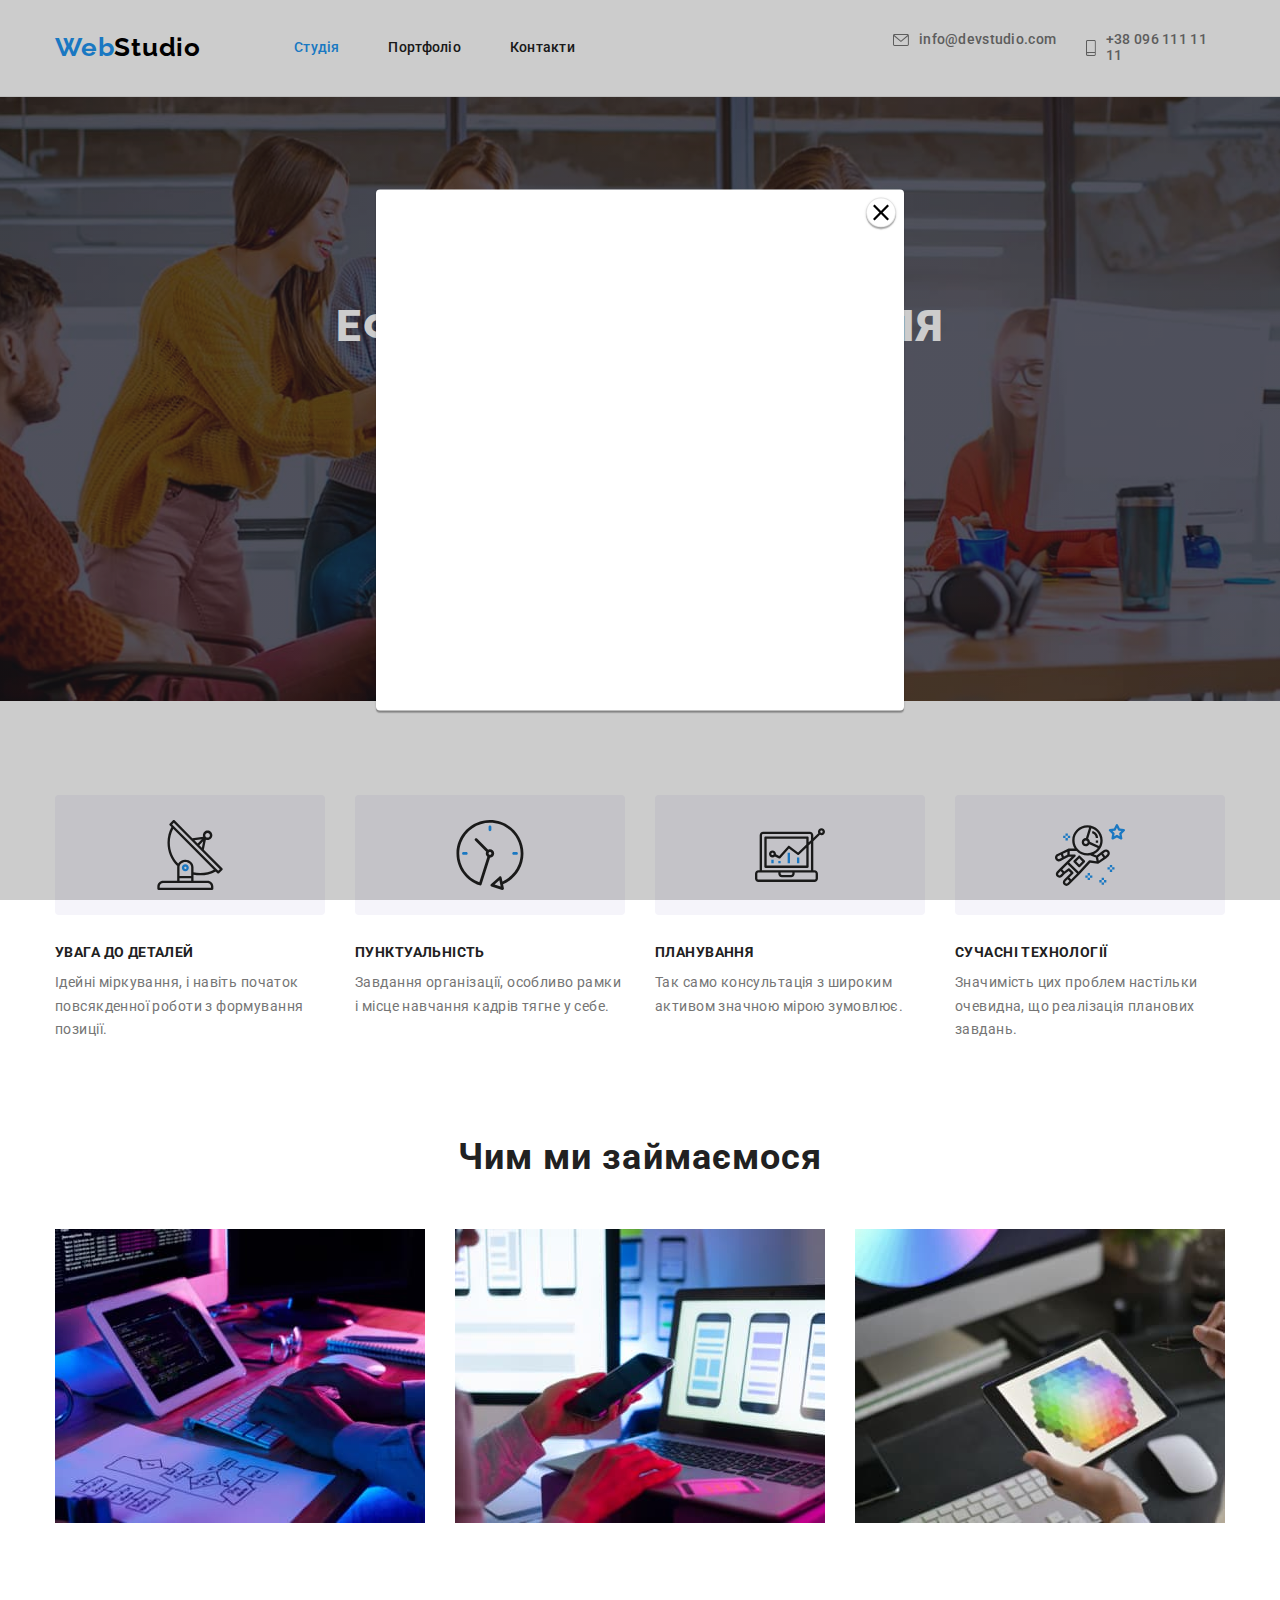
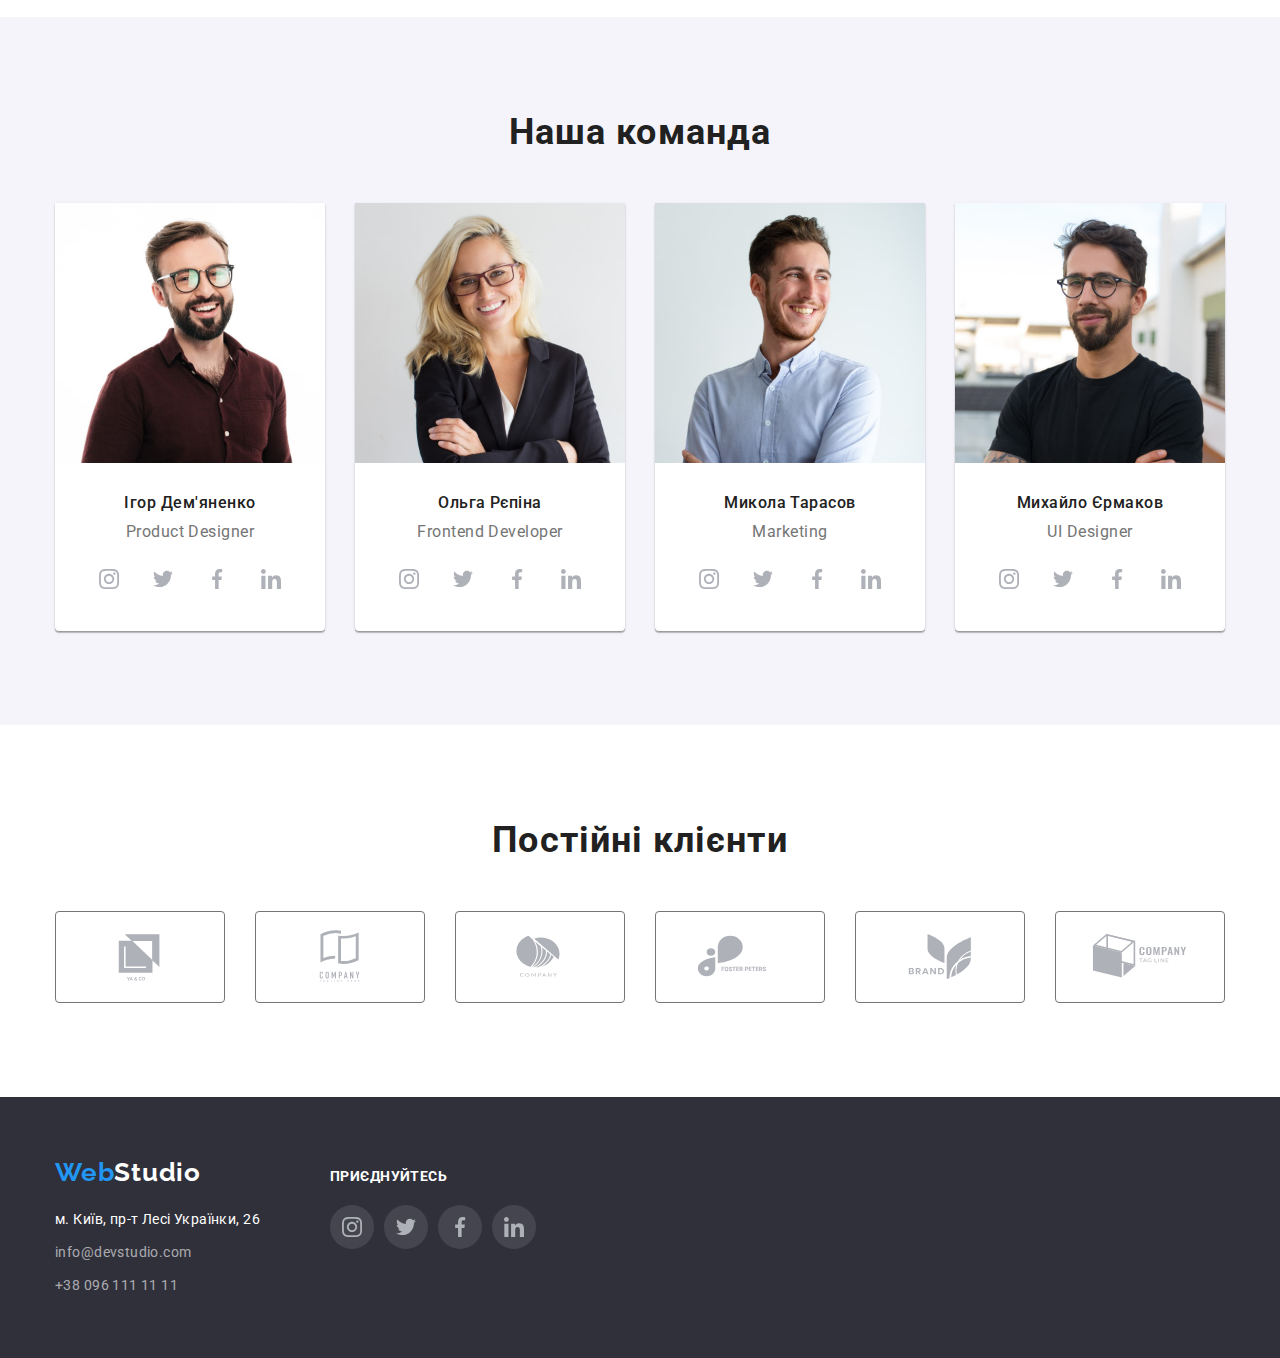
==== index.html @ 69539a39 "hw5" ====
<!DOCTYPE html>
<html lang="uk">

    <head>
        <meta charset="UTF-8">
        <meta http-equiv="X-UA-Compatible" content="IE=edge">
        <meta name="viewport" content="width=device-width, initial-scale=1.0">
        <link rel="preconnect" href="https://fonts.googleapis.com">
        <link rel="preconnect" href="https://fonts.gstatic.com" crossorigin>
        <link href="https://fonts.googleapis.com/css2?family=Raleway:wght@700&family=Roboto:wght@400;500;700;900&display=swap" rel="stylesheet">
        <link rel="stylesheet" href="https://cdnjs.cloudflare.com/ajax/libs/modern-normalize/1.1.0/modern-normalize.min.css">
        <link rel="stylesheet" href="css/styles.css">
        <title>WebStudio</title>
    </head>

    <body>
        
        <header class="header">
        <div class="container header-container">
            <nav class="nav-header">
                <!-- Logo -->
                <a href="./index.html" class="logo-header"><span class="logoweb">Web</span>Studio</a>
                <ul class="sitenav-menu">
                    <li><a href="./index.html" class="sitenav currentpage">Студія</a></li>
                    <li><a href="./portfolio.html" class="sitenav">Портфоліо</a></li>
                    <li><a href="" class="sitenav">Контакти</a></li>
                </ul>         
            </nav>
            <!-- Contacts -->
            <ul class="contacts-menu">
                <li class="header-mail">
                    <a href="mailto:info@devstudio.com" class="contacts">
                    <svg class="icon-envelope icon" width="16" height="12">
                        <use href="./images/icon.svg#icon-envelope"></use>
                    </svg>
                    info@devstudio.com</a>
                </li>
                <li class="header-phon">
                    <a href="tel:+380961111111" class="contacts">
                    <svg class="icon-phon icon" width="10" height="16">
                        <use href="./images/icon.svg#icon-smartphone"></use>
                    </svg>
                    +38 096 111 11 11</a>
                </li>
            </ul>
        </div>
        </header>

    <main>
        <!--Hero section-->
        <section class="herosection">
            <div class="container">
                <h1 class="hero"> Ефективні рішення для вашого бізнесу</h1>
                <button type="button" class="button">Замовити послугу</button>
            </div>
        </section>
        <!--Studio-->
        <section class="feature-section section">
            <div class="container">
            <h2 class="feature-header visually-hidden">Особливості</h2>
            <ul class="feature">
                <li>
                    <div class="features-icon">
                        <svg class="features-team-icon" width=70px height=70px>
                            <use href="./images/icon.svg#icon-antenna"></use>
                        </svg>
                    </div>
                    <h3 class="features">УВАГА ДО ДЕТАЛЕЙ</h3>
                    <p class="text-features">Ідейні міркування, і навіть початок повсякденної роботи з формування позиції.</p>
                </li>
                <li>
                    <div class="features-icon">
                        <svg class="features-team-icon" width=70px height=70px>
                            <use href="./images/icon.svg#icon-clock"></use>
                        </svg>
                    </div>
                    <h3 class="features">ПУНКТУАЛЬНІСТЬ</h3>
                    <p class="text-features">Завдання організації, особливо рамки і місце навчання кадрів тягне у себе.</p>
                </li>
                <li>
                    <div class="features-icon">
                        <svg class="features-team-icon" width=70px height=70px>
                            <use href="./images/icon.svg#icon-diagram"></use>
                        </svg>
                    </div>
                    <h3 class="features">ПЛАНУВАННЯ</h3>
                    <p class="text-features">Так само консультація з широким активом значною мірою зумовлює.</p>
                </li>
                <li>
                    <div class="features-icon">
                        <svg class="features-team-icon" width=70px height=70px>
                            <use href="./images/icon.svg#icon-astronaut"></use>
                        </svg>
                    </div>
                    <h3 class="features">СУЧАСНІ ТЕХНОЛОГІЇ</h3>
                    <p class="text-features">Значимість цих проблем настільки очевидна, що реалізація планових завдань.</p>
                </li>
            </ul>
            </div>
        </section>
        <!--Portfolio-->
        <section class="whatwedo-section section">
            <div class="container">
            <h2 class="whatwedo">Чим ми займаємося</h2>
            <ul class="whatwedo-list">
                <li><img src="images/websitedevelopment.jpg" alt="Розробка сайтів" width="370"></li>
                <li><img src="images/mobileversionsdevelopment.jpg" alt="Розробка мобільних версій" width="370"></li>
                <li><img src="images/designdevelopment.jpg" alt="Розробка дизайна" width="370"></li>
            </ul>
            </div>
        </section>
        <!--Our team-->
        <section class="ourteam-section section">
            <div class="container">
            <h2 class="ourteam">Наша команда</h2>
            <ul class="teamphoto">
                <li class="ourteam-list"><img src="images/igor.jpg" alt="Ігор Дем'яненко" width=270>
                    <div class="teammember-description"><h3 class="teammembers">Ігор Дем'яненко</h3><p class="positionteam">Product Designer</p>
                        <ul class="sociallinks-list">
                            <li><a href="" class="sociallink">
                                <svg class="icon-sociallinks" >
                                    <use href="./images/icon.svg#icon-instagram"></use>
                                </svg>
                                </a>
                            </li>
                            <li><a href="" class="sociallink">
                                <svg class="icon-sociallinks">
                                    <use href="./images/icon.svg#icon-twitter"></use>
                                </svg>
                                </a>
                            </li>
                            <li><a href="" class="sociallink">
                                <svg class="icon-sociallinks">
                                    <use href="./images/icon.svg#icon-facebook"></use>
                                </svg>
                                </a>
                            </li>
                            <li><a href="" class="sociallink">
                                <svg class="icon-sociallinks">
                                    <use href="./images/icon.svg#icon-linkedin"></use>
                                </svg>
                            </a>
                            </li>
                        </ul>
                    </div>
                </li>
                <li class="ourteam-list"><img src="images/olga.jpg" alt="Ольга Рєпіна" width=270>
                    <div class="teammember-description"><h3 class="teammembers">Ольга Рєпіна</h3><p class="positionteam">Frontend Developer</p>
                        <ul class="sociallinks-list">
                            <li><a href="" class="sociallink">
                                    <svg class="icon-sociallinks">
                                        <use href="./images/icon.svg#icon-instagram"></use>
                                    </svg>
                                </a>
                            </li>
                            <li><a href="" class="sociallink">
                                    <svg class="icon-sociallinks">
                                        <use href="./images/icon.svg#icon-twitter"></use>
                                    </svg>
                                </a>
                            </li>
                            <li><a href="" class="sociallink">
                                    <svg class="icon-sociallinks">
                                        <use href="./images/icon.svg#icon-facebook"></use>
                                    </svg>
                                </a>
                            </li>
                            <li><a href="" class="sociallink">
                                    <svg class="icon-sociallinks">
                                        <use href="./images/icon.svg#icon-linkedin"></use>
                                    </svg>
                                </a>
                            </li>
                        </ul>
                    </div>
                </li>
                <li class="ourteam-list"><img src="images/mikola.jpg" alt="Микола Тарасов" width=270>
                    <div class="teammember-description"><h3 class="teammembers">Микола Тарасов</h3><p class="positionteam">Marketing</p>
                        <ul class="sociallinks-list">
                            <li><a href="" class="sociallink">
                                    <svg class="icon-sociallinks">
                                        <use href="./images/icon.svg#icon-instagram"></use>
                                    </svg>
                                </a>
                            </li>
                            <li><a href="" class="sociallink">
                                    <svg class="icon-sociallinks">
                                        <use href="./images/icon.svg#icon-twitter"></use>
                                    </svg>
                                </a>
                            </li>
                            <li><a href="" class="sociallink">
                                    <svg class="icon-sociallinks">
                                        <use href="./images/icon.svg#icon-facebook"></use>
                                    </svg>
                                </a>
                            </li>
                            <li><a href="" class="sociallink">
                                    <svg class="icon-sociallinks">
                                        <use href="./images/icon.svg#icon-linkedin"></use>
                                    </svg>
                                </a>
                            </li>
                        </ul>
                    </div>
                </li>
                <li class="ourteam-list"><img src="images/mikhailo.jpg" alt="Михайло Єрмаков" width=270>
                    <div class="teammember-description"><h3 class="teammembers">Михайло Єрмаков</h3><p class="positionteam">UI Designer</p>
                        <ul class="sociallinks-list">
                            <li><a href="" class="sociallink">
                                    <svg class="icon-sociallinks">
                                        <use href="./images/icon.svg#icon-instagram"></use>
                                    </svg>
                                </a>
                            </li>
                            <li><a href="" class="sociallink">
                                    <svg class="icon-sociallinks">
                                        <use href="./images/icon.svg#icon-twitter"></use>
                                    </svg>
                                </a>
                            </li>
                            <li><a href="" class="sociallink">
                                    <svg class="icon-sociallinks">
                                        <use href="./images/icon.svg#icon-facebook"></use>
                                    </svg>
                                </a>
                            </li>
                            <li><a href="" class="sociallink">
                                    <svg class="icon-sociallinks">
                                        <use href="./images/icon.svg#icon-linkedin"></use>
                                    </svg>
                                </a>
                            </li>
                        </ul>
                    </div>
                </li>
            </ul>
            </div>
        </section>
        <!--Regular customers-->
        <section>
            <div class="section">
                <h2 class="regular-customers">Постійні клієнти</h2>
                <ul class="regular-customers-list">
                    <li>
                        <a href="" class="regular-customer-link">
                            <svg class="regular-customer" width=106px height=60px>
                                <use href="./images/icon.svg#icon-companyone"></use>
                            </svg>
                        </a>
                    </li>
                    <li>
                        <a href="" class="regular-customer-link">
                            <svg class="regular-customer-icon">
                                <use href="./images/icon.svg#icon-companytwo"></use>
                            </svg>
                        </a>
                    </li>
                    <li>
                        <a href="" class="regular-customer-link">
                            <svg class="regular-customer-icon">
                                <use href="./images/icon.svg#icon-companytree"></use>
                            </svg>
                        </a>
                    </li>
                    <li>
                        <a href="" class="regular-customer-link">
                            <svg class="regular-customer-icon">
                                <use href="./images/icon.svg#icon-companyfour"></use>
                            </svg>
                        </a>
                    </li>
                    <li>
                        <a href="" class="regular-customer-link">
                            <svg class="regular-customer-icon">
                                <use href="./images/icon.svg#icon-companyfive"></use>
                            </svg>
                        </a>
                    </li>
                    <li>
                        <a href="" class="regular-customer-link">
                            <svg class="regular-customer-icon">
                                <use href="./images/icon.svg#icon-companysix"></use>
                            </svg>
                        </a>
                    </li>
                </ul>
            </div>
        </section>


    </main>
    
    <footer class="footer-background">
    <div class="container footer">
        <div>
        <!-- Lolgo -->
            <a href="./index.html" class="logo-footer"><span class="logoweb">Web</span><span class="logostudiofooter">Studio</span> </a>
        <!-- Address -->
        <address class="contactsfooter-list">
            <ul>
                <li class="footer-list"><a href="https://goo.gl/maps/2xiJBvrkSo6NXy436" target="_blank" rel="noopener noreferrer nofollow" 
                        class="adressfooter">м. Київ, пр-т Лесі Українки, 26</a></li>
                <li class="footer-list"><a href="mailto:info@devstudio.com" 
                        class="contactsfooter">info@devstudio.com</a></li>
                <li class="footer-list"><a href="tel:+380961111111" 
                        class="contactsfooter"> +38 096 111 11 11</a></li>
            </ul>
        </address>
        </div>
        <div class="join-in-container">
        <p class="join-in">приєднуйтесь</p>
            <ul class="footer-socials-links">
                <li><a href="" class="footer-sociallink">
                        <svg class="footer-icon-sociallinks">
                            <use href="./images/icon.svg#icon-instagram"></use>
                        </svg>
                    </a>
                </li>
                <li><a href="" class="footer-sociallink">
                        <svg class="footer-icon-sociallinks">
                            <use href="./images/icon.svg#icon-twitter"></use>
                        </svg>
                    </a>
                </li>
                <li><a href="" class="footer-sociallink">
                        <svg class="footer-icon-sociallinks">
                            <use href="./images/icon.svg#icon-facebook"></use>
                        </svg>
                    </a>
                </li>
                <li><a href="" class="footer-sociallink">
                        <svg class="footer-icon-sociallinks">
                            <use href="./images/icon.svg#icon-linkedin"></use>
                        </svg>
                    </a>
                </li>
            </ul>
    </div>
    </div>
    </footer>
    
    <!--modal window-->
    <div class="backdrop">
        <div class="modal">
            <p></p>
            <button type="button" class="modal-close-button">
                <svg class="cross">
                    <use href="./images/icon.svg#icon-Vector"></use>
                </svg>

            </button>
        </div>
    </div>

    </body>

    </html>
---- css/styles.css ----
:root {
   --primary-color: #212121;
   --secondary-color: #757575;
   --third-color: #000000;
   --fourth-color: #FFFFFF;
   --footer-color: rgba(255, 255, 255, 0.6);
   --footer-color-two: rgba(255, 255, 255, 0.1);
   --hover-color: #2196F3;
   --primary-background: #F5F5F5;
   --secondary-background: #F5F4FA;
   --hero-background: #C4C4C4;
   --footer-background: #2F303A;
   --button-hover-background: #188CE8;
   --line-color: #ECECEC;
   --second-line-color: #EEEEEE;
   --sociallink-color: #AFB1B8;
   --shadow-color-one: rgba(0, 0, 0, 0.25);
   --shadow-color-two: rgba(0, 0, 0, 12%);
   --shadow-color-three: rgba(0, 0, 0, 14%);
   --shadow-color-four: rgba(0, 0, 0, 20%);
   --overlay-color-one: rgba(47, 48, 58, 40%);
}
*,
*::before,
*::after {
    box-sizing: border-box;
}
h1, h2, h3, a, p, ul {
    margin: 0;
    padding: 0;
}
a {
    text-decoration: none;
}
ul {
    list-style: none;
}
img {
    display: block;
    max-width: 100%;
}
body {
    font-family: 'Roboto', sans-serif;
    background-color: var(--fourth-color);
    color: var(--secondary-color);
    font-size: 14px;
    letter-spacing: 0.03em;}
.container {
    width: 1200px;
    margin-left: auto;
    margin-right: auto;
    padding-left: 15px;
    padding-right: 15px;
}
.section {
    padding-top: 94px;
    padding-bottom: 94px;
}
.header {
    border-bottom: 1px solid var(--line-color);
}
.header-container {
    display: flex;
    align-items: center;
}
.nav-header {
    display: flex;
    align-items: center;
}
.logo-header {
    font-family: 'Raleway', sans-serif;
    font-weight: 700;
    font-size: 26px;
    line-height: 1.19;
    letter-spacing: 0.03em;
    color: var(--third-color)
}
.logoweb {
    color: var(--hover-color)
}
.sitenav-menu {
    display: flex;
    justify-content: space-between;
    width: 281px;
    margin-left: 93px;}
.sitenav {
    display: block;
    font-weight: 500;
    font-size: 14px;
    line-height: 1.14;
    letter-spacing: 0.02em;
    color: var(--primary-color);
    padding-top: 32px;
    padding-bottom: 32px;
}
.sitenav:hover, 
.sitenav:focus {
    color: var(--hover-color)
}
.currentpage {
    color: var(--hover-color);
}
.contacts-menu {
    display: flex;
    margin-left: 318px;
}
.contacts {
    display: flex;
    font-weight: 500;
    font-size: 14px;
    line-height: 1.14;
    letter-spacing: 0.02em;
    color: var(--secondary-color);
    padding-top: 32px;
    padding-bottom: 32px;
    gap: 10px;
    align-items: center;
}
.contacts:hover, 
.contacts:focus {
    color: var(--hover-color);
    fill: currentColor;
}
.header-phon {
    margin-left: 30px;
}
.herosection {
    padding-top: 200px;
    padding-bottom: 200px;
    text-align: center;
    background-color: var(--hero-background);
    background-image:
        linear-gradient(var(--overlay-color-one), var(--overlay-color-one)),
        url(../images/herobackground.jpg);
    background-repeat: no-repeat;
    background-position: 50% 50%;
    background-size: cover;
    max-width: 1600px;
    margin: 0 auto;
}
.hero {
    font-weight: 900;
    font-size: 44px;
    line-height: 1.36;
    letter-spacing: 0.06em;
    text-transform: uppercase;
    text-align: center;
    color: var(--fourth-color);
    max-width: 696px;
    margin-right: auto;
    margin-bottom: 30px;
    margin-left: auto;
}
.button {
    cursor: pointer;
    font-family: inherit;
    background-color: var(--hover-color);
    font-weight: 700;
    font-size: 16px;
    line-height: 1.88;
    letter-spacing: 0.06em;
    color: var(--fourth-color);
    padding: 10px 32px;
    border-radius: 4px;
    border-color: transparent;
    box-shadow: 0px 4px 4px 0px var(--shadow-color-one);
}
.button:hover, .button:focus {
    background-color: var(--button-hover-background);
}
.visually-hidden {
    position: absolute;
    white-space: nowrap;
    width: 1px;
    height: 1px;
    overflow: hidden;
    border: 0;
    padding: 0;
    clip: rect(0 0 0 0);
    clip-path: inset(50%);
    margin: -1px;
}
.features-icon {
    display: flex;
    width: 270px;
    height: 120px;
    align-items: center;
    justify-content: center;
    border-radius: 4px;
    margin-bottom: 30px;
    background-color: var(--secondary-background);
}
.feature {
    display: flex;
    gap: 30px;
}
.features {
    font-weight: 700;
    font-size: 14px;
    line-height: 1.14;
    letter-spacing: 0.03em;
    text-transform: uppercase;
    color: var(--primary-color);
    margin-bottom: 10px;
}
.text-features {
    line-height: 1.71;
    width: 270px;
}
.whatwedo-section {
    padding-top: 0;
}
.whatwedo, 
.ourteam, 
.regular-customers {
    text-align: center;
    font-weight: 700;
    font-size: 36px;
    line-height: 1.17;
    letter-spacing: 0.03em;
    color: var(--primary-color);
    margin-bottom: 50px;
}
.whatwedo-list {
    display: flex;
    gap: 30px;
}
.ourteam-section {
    background-color: var(--secondary-background);
}
.ourteam-list {
    background-color: var(--fourth-color);
    box-shadow: 0 1px 3px 0 var(--shadow-color-two),
                0 1px 1px 0 var(--shadow-color-three),
                0 2px 1px 0 var(--shadow-color-four);
    border-bottom-right-radius: 4px;
    border-bottom-left-radius: 4px;
}
.teamphoto {
    display: flex;
    gap: 30px;
}
.teammember-description {
    padding-top: 30px;
    padding-bottom: 30px;
}
.teammembers {
    font-weight: 500;
    font-size: 16px;
    line-height: 1.19;
    letter-spacing: 0.03em;
    color: var(--primary-color);
    text-align: center;
    margin-bottom: 10px;
}
.positionteam {
    font-size: 16px;
    line-height: 1.19;
    letter-spacing: 0.03em;
    color: var(--secondary-color);
    text-align: center;
}
.sociallinks-list {
    display: flex;
    justify-content: center;
    gap: 10px;
    margin-top: 16px;
}
.sociallink {
    display: flex;
    width: 44px;
    height: 44px;
    border-radius: 50%;
    justify-content: center;
    align-items: center;
    fill: var(--sociallink-color);
}
.sociallink:hover, 
.sociallink:focus {
    background-color: var(--hover-color);
    fill: var(--fourth-color);
}
.icon-sociallinks {
    width: 20px;
    height: 20px;
}
.regular-customers-list {
    display: flex;
    gap: 30px;
    justify-content: center;
}
.regular-customer-link {
    display: flex;
    width: 170px;
    height: 92px;
    align-items: center;
    justify-content: center;
    border: 1px solid var(--secondary-color);
    border-radius: 4px;
    fill: var(--sociallink-color);
}
.regular-customer-link:hover,
.regular-customer-link:focus {
    border: 1px solid var(--hover-color);
    fill: var(--hover-color);
}
.regular-customer-icon {
    width: 106px;
    height: 60px;
}
.footer-background {
    background-color: var(--footer-background);
}
.footer {
    padding-top: 60px;
    padding-bottom: 60px;
    display: flex;
    align-items: baseline;
}
.logo-footer {
    font-family: 'Raleway', sans-serif;
    font-weight: 700;
    font-size: 26px;
    line-height: 1.19;
    letter-spacing: 0.03em;
    color: var(--third-color);
}
.logostudiofooter {
    color: var(--fourth-color);
}
.contactsfooter-list {
    margin-top: 20px;
}
.footer-list:not(:last-child) {
    margin-bottom: 9px;
}
.contactsfooter {
    font-style: normal;
    line-height: 1.71;
    color: var(--footer-color);
}
.contactsfooter:hover,
.contactsfooter:focus {
    color: var(--hover-color);
}
.adressfooter {
    font-style: normal;
    line-height: 1.71;
    color: var(--fourth-color);
}
.adressfooter:hover, .adressfooter:focus {
    color: var(--hover-color)
}
.join-in-container {
    margin-left: 70px;
}
.join-in {
    font-weight: 700;
    font-size: 14px;
    line-height: 1.14;
    letter-spacing: 0.03em;
    text-transform: uppercase;
    color: var(--fourth-color);
    margin-bottom: 20px;
}
.footer-socials-links {
    display: flex;
    gap: 10px;
}
.footer-sociallink {
    display: flex;
    width: 44px;
    height: 44px;
    justify-content: center;
    align-items: center;
    border-radius: 50%;
    background: var(--footer-color-two);
}
.footer-sociallink:hover, 
.footer-sociallink:focus {
    background: var(--hover-color);
}
.footer-icon-sociallinks {
    width: 20px;
    height: 20px;
    fill: var(--fourth-color);
}
.btn {
    display: flex;
    justify-content: center;
    gap: 8px;
    margin-bottom: 50px;
}
.portfolio-button {
    border-radius: 4px;
    border-color: transparent;
    font-family: inherit;
    cursor: pointer;
    font-weight: 500;
    font-size: 16px;
    line-height: 1.63;
    letter-spacing: 0.03em;
    color: var(--primary-color);
    padding: 6px 22px;
    
}
.portfolio-button:hover, 
.portfolio-button:focus {
    color: var(--fourth-color); 
    background-color: var(--hover-color);
    box-shadow: 
        0px 3px 1px rgba(0, 0, 0, 0.1),
        0px 1px 2px rgba(0, 0, 0, 0.08),
        0px 2px 2px rgba(0, 0, 0, 0.12);
}
.portfolio-list {
    display: flex;
    flex-wrap: wrap;
    align-items: center;
    gap: 30px;
}
.portfolio-img {
    display: block;
}
.portfolio-img:hover,
.portfolio-img:focus {
    box-shadow: 
        0px 1px 1px rgba(0, 0, 0, 0.12),
        0px 4px 4px rgba(0, 0, 0, 0.06),
        1px 4px 6px rgba(0, 0, 0, 0.16);
}
.project {
    padding: 20px 24px;
    border: 1px solid var(--second-line-color);
    border-top: transparent;
}
.project-name {
    margin-bottom: 4px;
    font-weight: 700;
    font-size: 18px;
    line-height: 2;
    letter-spacing: 0.06em;
    color: var(--primary-color)
}
.project-description {
    font-size: 16px;
    line-height: 1.88;
    color: var(--secondary-color)
}


.backdrop {
    position: fixed;
    top: 0;
    left: 0;
    width: 100%;
    height: 100%;
    background-color: rgba(0, 0, 0, 0.2);
}

.modal {
    position: absolute;
    top: 50%;
    left: 50%;
    transform: translate(-50%, -50%);
    width: 528px;
    height: 521px;
    background-color: var(--fourth-color);
    box-shadow: 0px 1px 3px rgba(0, 0, 0, 0.12), 
                0px 1px 1px rgba(0, 0, 0, 0.14), 
                0px 2px 1px rgba(0, 0, 0, 0.2);
    border-radius: 4px;
}

.modal-close-button {
    display: flex;
    position: absolute;
    top: 8px;
    right: 8px;
    width: 30px;
    height: 30px;
    border-radius: 50%;
    justify-content: center;
    align-items: center;
    background-color: var(--fourth-color);
    border: 1px solid rgba(0, 0, 0, 0.1);
    box-shadow: 0px 1px 3px rgba(0, 0, 0, 0.12), 
                0px 1px 1px rgba(0, 0, 0, 0.14), 
                0px 2px 1px rgba(0, 0, 0, 0.2);

}
.cross {
    width: 18px;
    height: 18px;
    fill: var(--third-color);
}
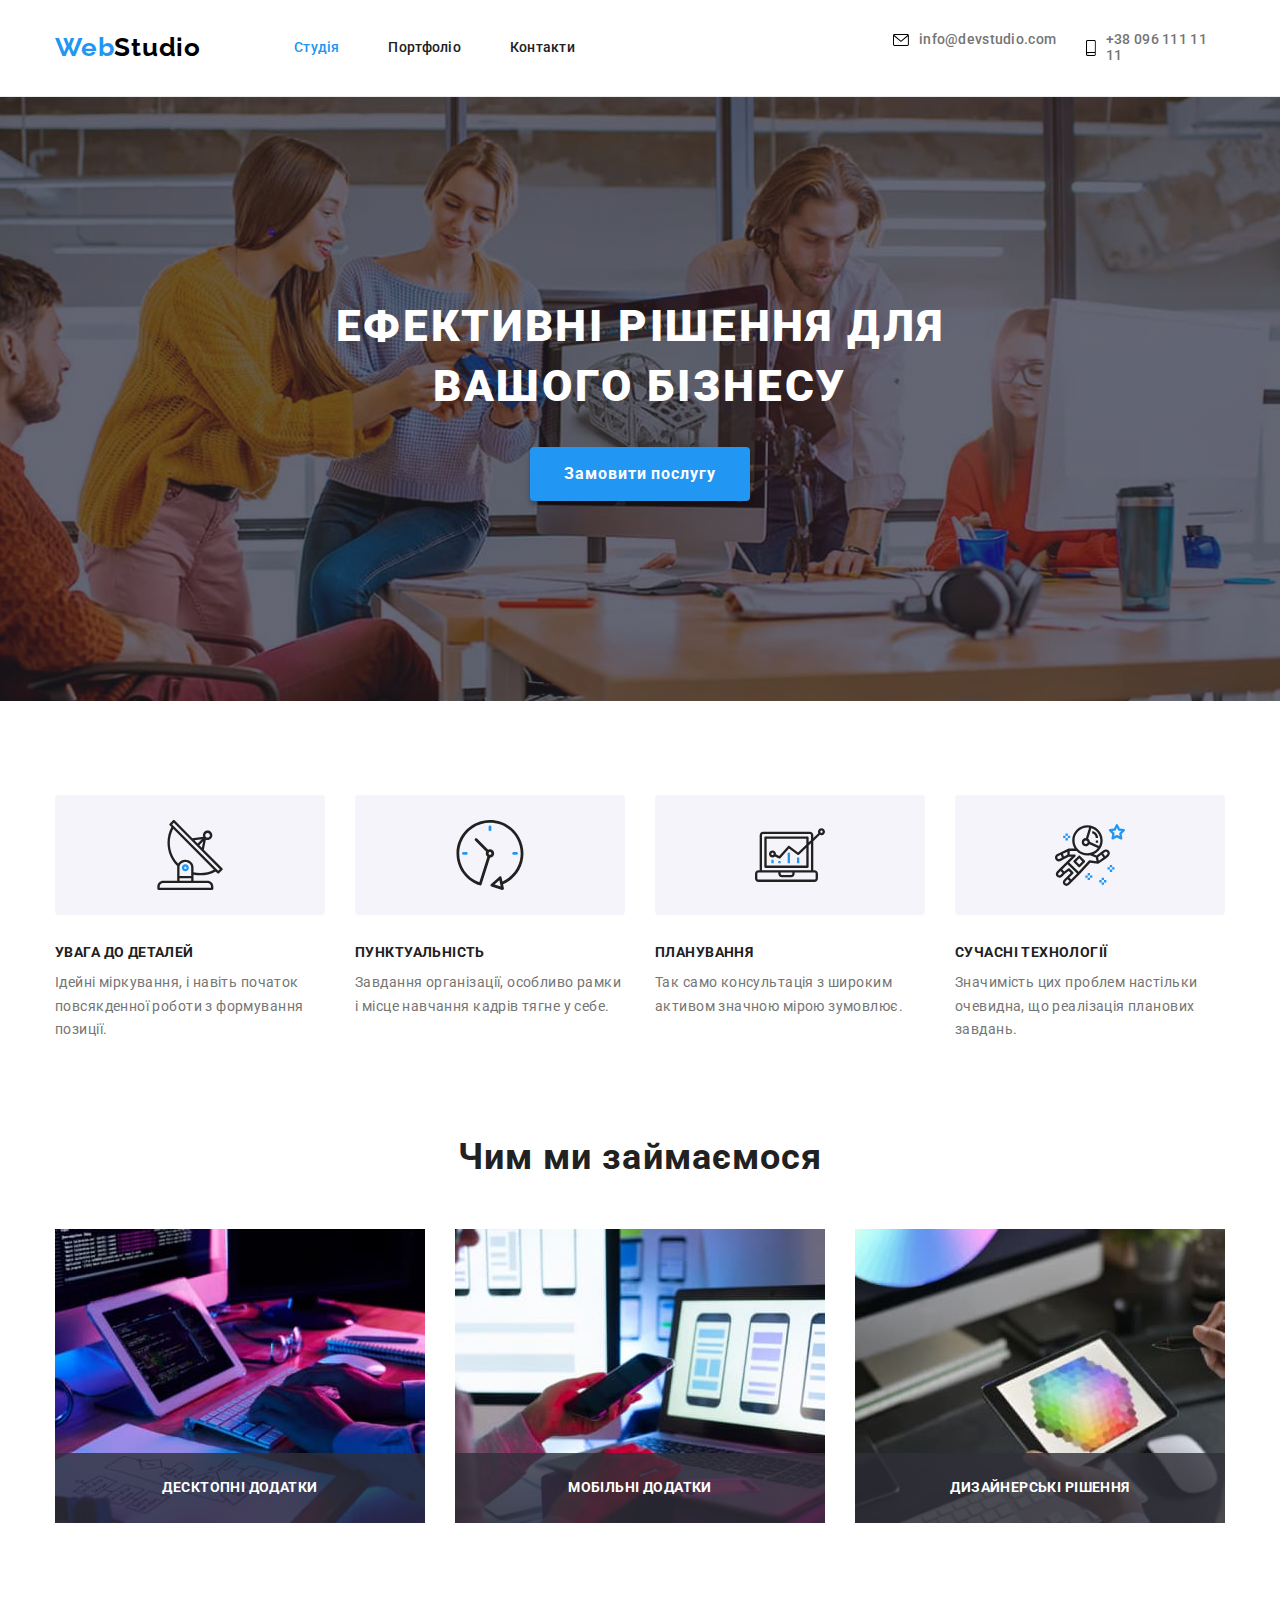
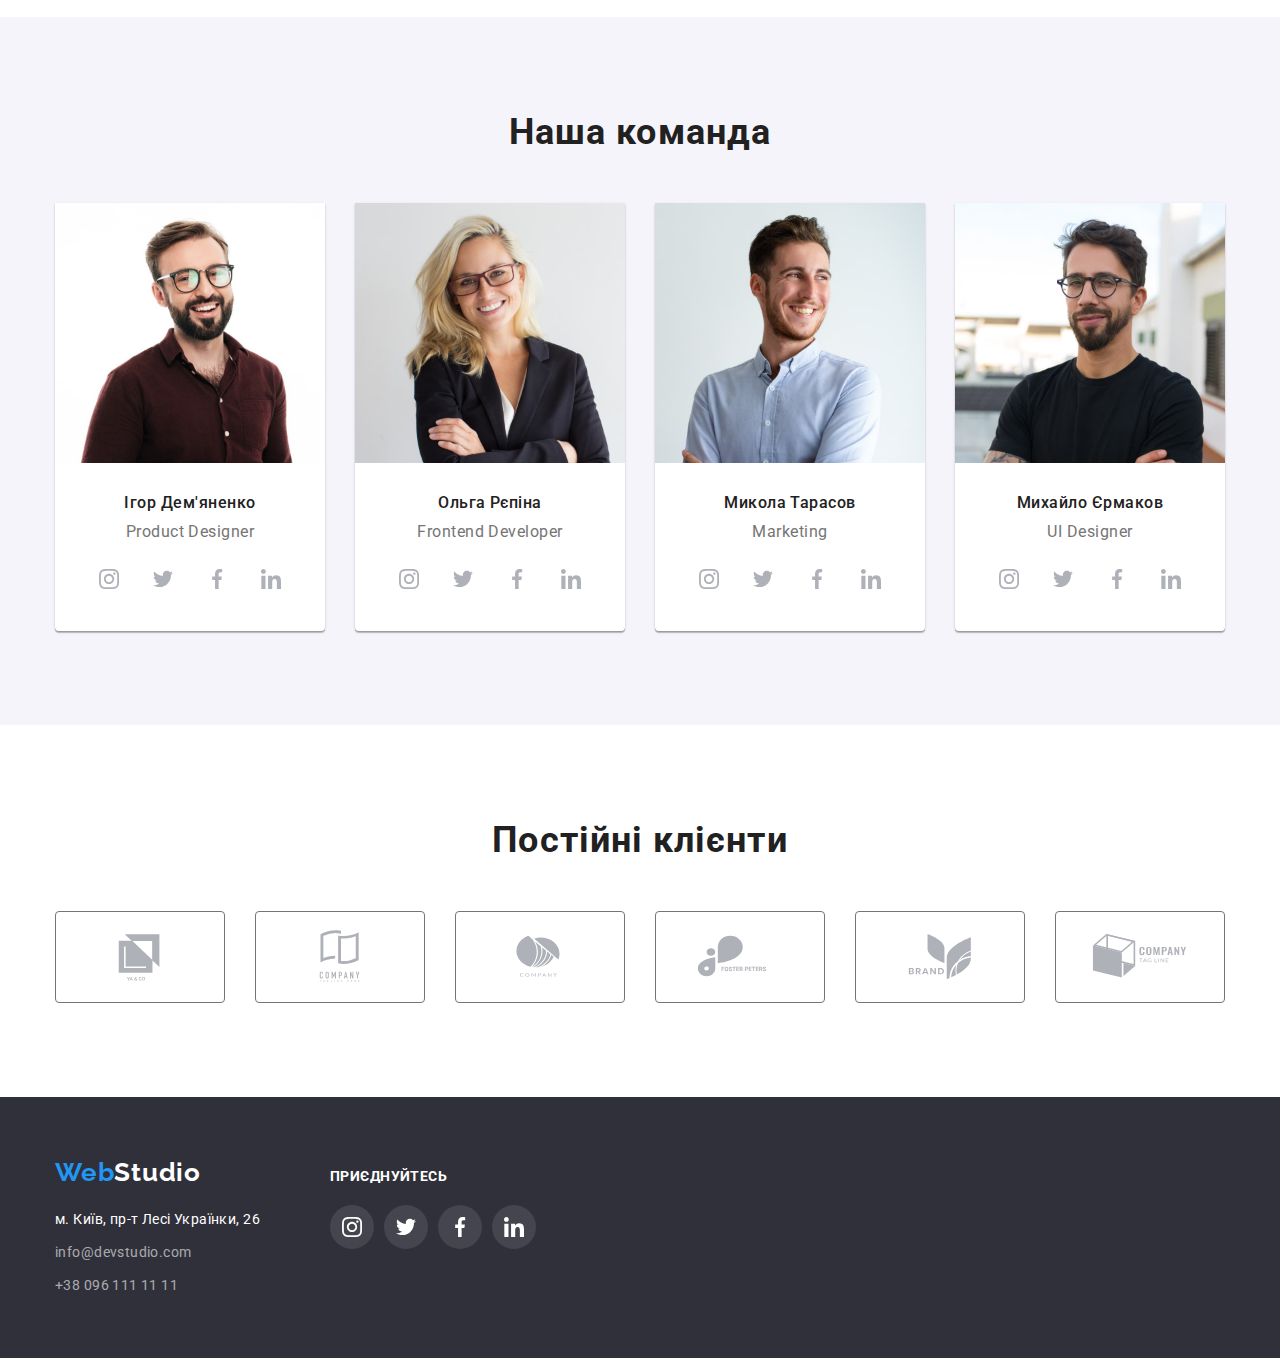
==== commit 8662db0b: "hw5" ====
--- a/index.html
+++ b/index.html
@@ -98,14 +98,26 @@
             </ul>
             </div>
         </section>
-        <!--Portfolio-->
+        <!--whatwedo-->
         <section class="whatwedo-section section">
             <div class="container">
             <h2 class="whatwedo">Чим ми займаємося</h2>
             <ul class="whatwedo-list">
-                <li><img src="images/websitedevelopment.jpg" alt="Розробка сайтів" width="370"></li>
-                <li><img src="images/mobileversionsdevelopment.jpg" alt="Розробка мобільних версій" width="370"></li>
-                <li><img src="images/designdevelopment.jpg" alt="Розробка дизайна" width="370"></li>
+                <li><img src="images/websitedevelopment.jpg" alt="Розробка сайтів" width="370">
+                    <div class="whatwedo-overlay">
+                        <h3 class="whatwedo-text">Десктопні додатки</h3>
+                    </div>
+                </li>
+                <li><img src="images/mobileversionsdevelopment.jpg" alt="Розробка мобільних версій" width="370">
+                    <div class="whatwedo-overlay">
+                        <h3 class="whatwedo-text">Мобільні додатки</h3>
+                    </div>
+                </li>
+                <li><img src="images/designdevelopment.jpg" alt="Розробка дизайна" width="370">
+                    <div class="whatwedo-overlay">
+                        <h3 class="whatwedo-text">Дизайнерські рішення</h3>
+                    </div>
+                </li>
             </ul>
             </div>
         </section>
@@ -341,7 +353,7 @@
     </footer>
     
     <!--modal window-->
-    <div class="backdrop">
+    <div class="backdrop is-hiden">
         <div class="modal">
             <p></p>
             <button type="button" class="modal-close-button">
--- a/css/styles.css
+++ b/css/styles.css
@@ -19,6 +19,7 @@
    --shadow-color-three: rgba(0, 0, 0, 14%);
    --shadow-color-four: rgba(0, 0, 0, 20%);
    --overlay-color-one: rgba(47, 48, 58, 40%);
+   --overlay-color-two: rgba(47, 48, 58, 0.8);
 }
 *,
 *::before,
@@ -224,7 +225,28 @@
 .whatwedo-list {
     display: flex;
     gap: 30px;
-}
+    position: relative;
+}
+.whatwedo-overlay {
+    display: flex;
+    position: absolute;
+    bottom: 0;
+    justify-content: center;
+    align-items: center;
+    width: 370px;
+    height: 70px;
+    background: var(--overlay-color-two);
+}
+.whatwedo-text {
+    font-weight: 700;
+    font-size: 14px;
+    line-height: 1,14;
+    text-align: center;
+    letter-spacing: 0.03em;
+    text-transform: uppercase;
+    color: var(--fourth-color);
+}
+
 .ourteam-section {
     background-color: var(--secondary-background);
 }
@@ -448,7 +470,10 @@
     color: var(--secondary-color)
 }
 
-
+.is-hiden {
+    opacity: 0;
+    pointer-events: none;
+}
 .backdrop {
     position: fixed;
     top: 0;
@@ -457,7 +482,6 @@
     height: 100%;
     background-color: rgba(0, 0, 0, 0.2);
 }
-
 .modal {
     position: absolute;
     top: 50%;
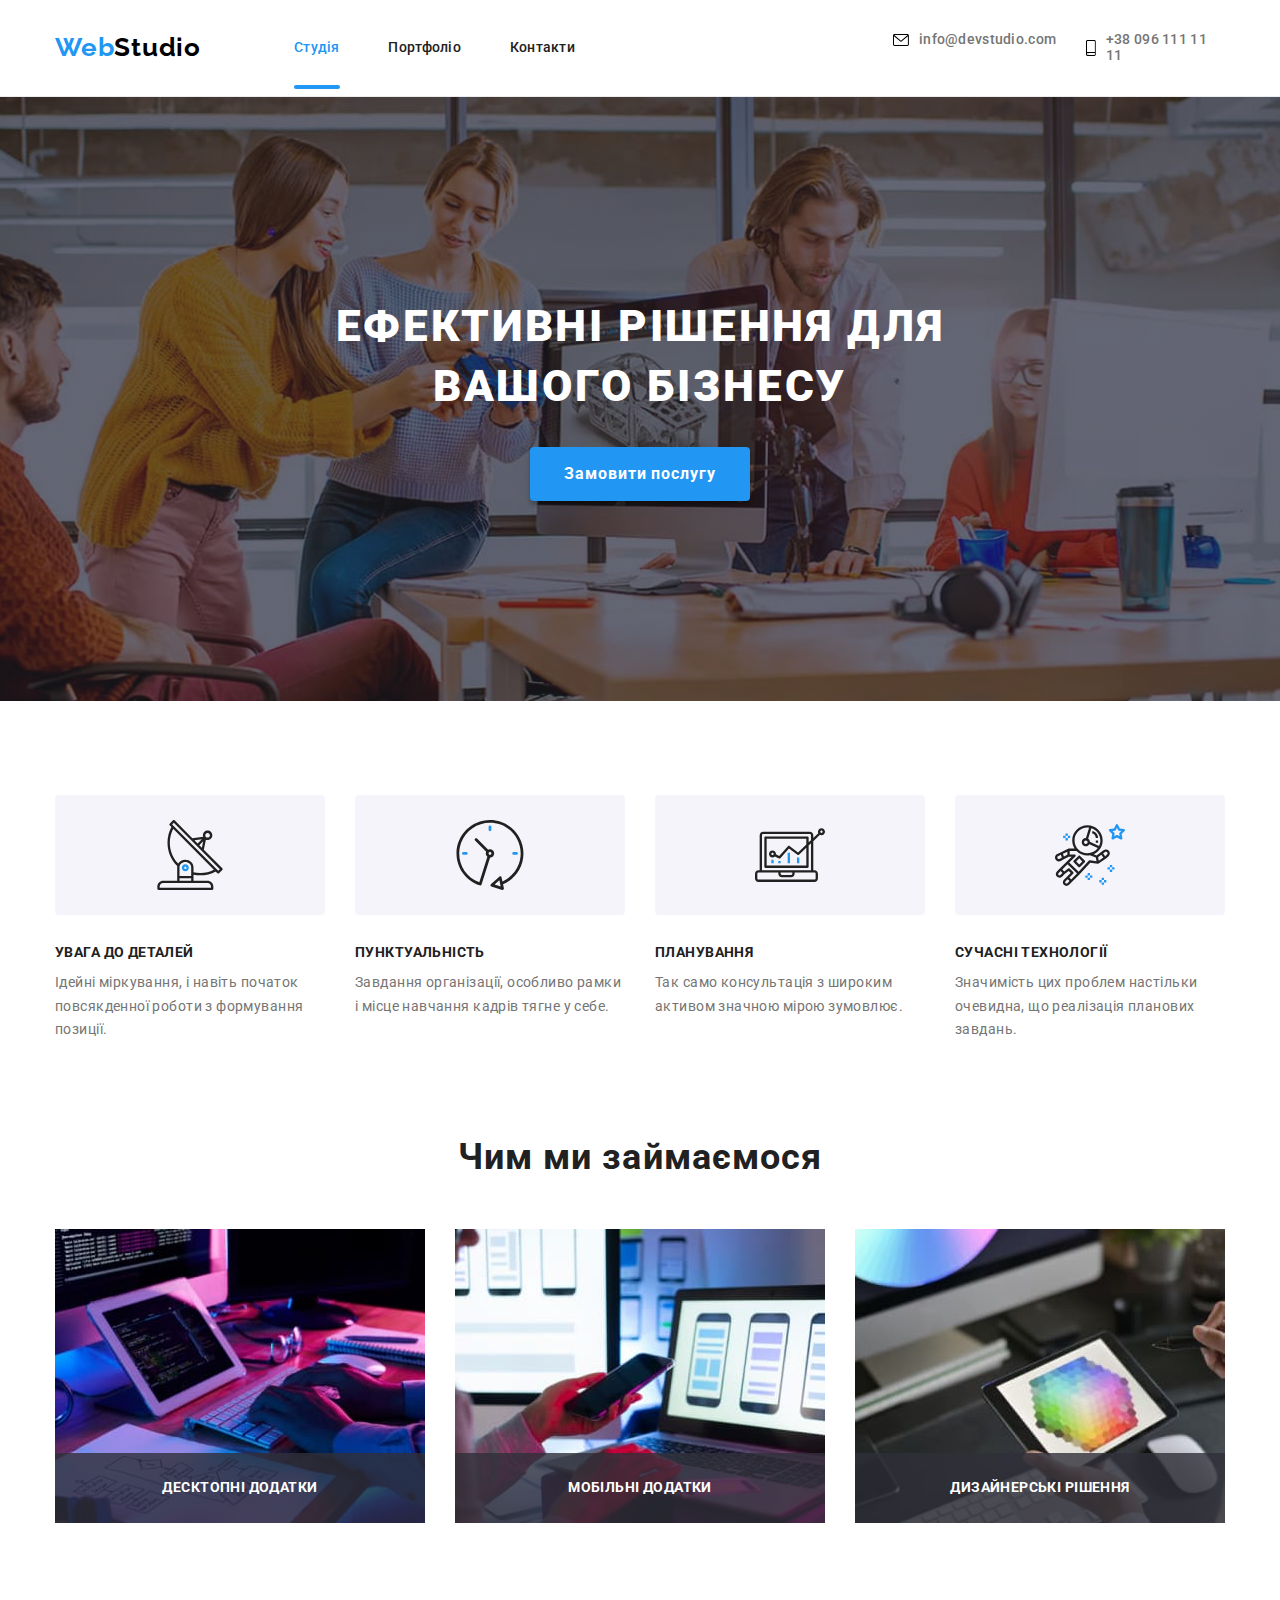
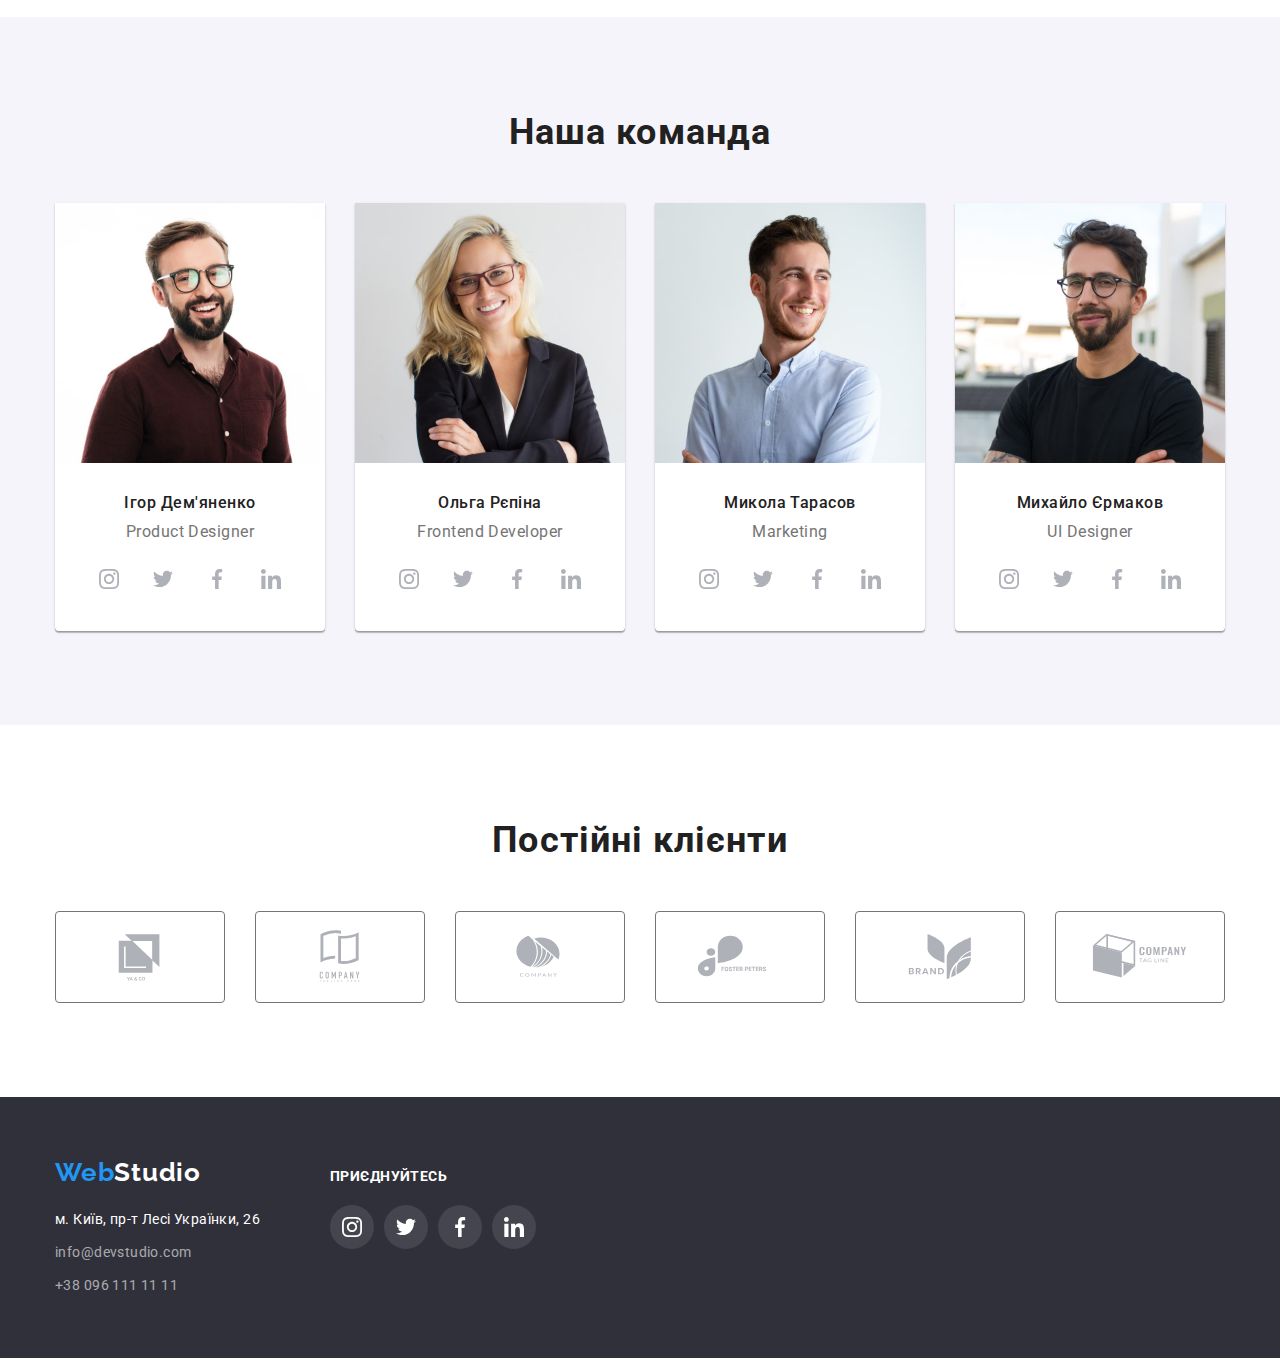
==== commit 1a3f9397: "hw5" ====
--- a/index.html
+++ b/index.html
@@ -50,8 +50,8 @@
         <!--Hero section-->
         <section class="herosection">
             <div class="container">
-                <h1 class="hero"> Ефективні рішення для вашого бізнесу</h1>
-                <button type="button" class="button">Замовити послугу</button>
+                <h1 class="hero-text"> Ефективні рішення для вашого бізнесу</h1>
+                <button type="button" class="hero-button" data-modal-open>Замовити послугу</button>
             </div>
         </section>
         <!--Studio-->
@@ -353,18 +353,18 @@
     </footer>
     
     <!--modal window-->
-    <div class="backdrop is-hiden">
+    <div class="backdrop is-hiden" data-modal>
         <div class="modal">
             <p></p>
-            <button type="button" class="modal-close-button">
+            <button type="button" class="modal-close-button" data-modal-close>
                 <svg class="cross">
                     <use href="./images/icon.svg#icon-Vector"></use>
                 </svg>
-
             </button>
         </div>
     </div>
 
+    <script src="./js/modal.js"></script>
     </body>
 
     </html>--- a/css/styles.css
+++ b/css/styles.css
@@ -1,4 +1,5 @@
 :root {
+   --time-distribution-function: cubic-bezier(0.4, 0, 0.2, 1);
    --primary-color: #212121;
    --secondary-color: #757575;
    --third-color: #000000;
@@ -40,6 +41,10 @@
     display: block;
     max-width: 100%;
 }
+:hover,
+:focus {
+    transition: 250ms var(--time-distribution-function);
+}
 body {
     font-family: 'Roboto', sans-serif;
     background-color: var(--fourth-color);
@@ -93,13 +98,25 @@
     color: var(--primary-color);
     padding-top: 32px;
     padding-bottom: 32px;
+    transition-property: color;
 }
 .sitenav:hover, 
 .sitenav:focus {
-    color: var(--hover-color)
+    color: var(--hover-color);
 }
 .currentpage {
+    position: relative;
     color: var(--hover-color);
+}
+.currentpage::after {
+    position: absolute;
+    bottom: -1px;
+    display: block;
+    content: "";
+    width: 100%;
+    height: 4px;
+    background-color: var(--hover-color);
+    border-radius: 2px;
 }
 .contacts-menu {
     display: flex;
@@ -116,6 +133,7 @@
     padding-bottom: 32px;
     gap: 10px;
     align-items: center;
+    transition-property: color, fill;
 }
 .contacts:hover, 
 .contacts:focus {
@@ -139,7 +157,7 @@
     max-width: 1600px;
     margin: 0 auto;
 }
-.hero {
+.hero-text {
     font-weight: 900;
     font-size: 44px;
     line-height: 1.36;
@@ -152,7 +170,7 @@
     margin-bottom: 30px;
     margin-left: auto;
 }
-.button {
+.hero-button {
     cursor: pointer;
     font-family: inherit;
     background-color: var(--hover-color);
@@ -165,8 +183,10 @@
     border-radius: 4px;
     border-color: transparent;
     box-shadow: 0px 4px 4px 0px var(--shadow-color-one);
-}
-.button:hover, .button:focus {
+    transition-property: background-color;
+}
+.hero-button:hover, 
+.hero-button:focus {
     background-color: var(--button-hover-background);
 }
 .visually-hidden {
@@ -246,7 +266,6 @@
     text-transform: uppercase;
     color: var(--fourth-color);
 }
-
 .ourteam-section {
     background-color: var(--secondary-background);
 }
@@ -296,6 +315,7 @@
     justify-content: center;
     align-items: center;
     fill: var(--sociallink-color);
+    transition-property: background-color, fill;
 }
 .sociallink:hover, 
 .sociallink:focus {
@@ -320,6 +340,7 @@
     border: 1px solid var(--secondary-color);
     border-radius: 4px;
     fill: var(--sociallink-color);
+    transition-property: border, fill;
 }
 .regular-customer-link:hover,
 .regular-customer-link:focus {
@@ -360,6 +381,7 @@
     font-style: normal;
     line-height: 1.71;
     color: var(--footer-color);
+    transition-property: color;
 }
 .contactsfooter:hover,
 .contactsfooter:focus {
@@ -369,8 +391,10 @@
     font-style: normal;
     line-height: 1.71;
     color: var(--fourth-color);
-}
-.adressfooter:hover, .adressfooter:focus {
+    transition-property: color;
+}
+.adressfooter:hover, 
+.adressfooter:focus {
     color: var(--hover-color)
 }
 .join-in-container {
@@ -396,11 +420,12 @@
     justify-content: center;
     align-items: center;
     border-radius: 50%;
-    background: var(--footer-color-two);
+    background-color: var(--footer-color-two);
+    transition-property: background-color;
 }
 .footer-sociallink:hover, 
 .footer-sociallink:focus {
-    background: var(--hover-color);
+    background-color: var(--hover-color);
 }
 .footer-icon-sociallinks {
     width: 20px;
@@ -424,7 +449,7 @@
     letter-spacing: 0.03em;
     color: var(--primary-color);
     padding: 6px 22px;
-    
+    transition-property: color, background-color, box-shadow;
 }
 .portfolio-button:hover, 
 .portfolio-button:focus {
@@ -441,15 +466,39 @@
     align-items: center;
     gap: 30px;
 }
+.portfolio-block {
+    display: block;
+    position: relative;
+    transition-property: box-shadow, transform;
+}
 .portfolio-img {
-    display: block;
-}
-.portfolio-img:hover,
-.portfolio-img:focus {
-    box-shadow: 
+    position: relative;
+    overflow: hidden;
+}
+.portfolio-overlay {
+    position: absolute;
+    width: 100%;
+    height: 100%;
+    padding: 63px 24px;
+
+    font-size: 18px;
+    line-height: 1.56;
+    letter-spacing: 0.03em;
+    color: var(--fourth-color);
+    background-color: rgba(33, 150, 243, 0.9);
+
+    transition: transform 250ms var(--time-distribution-function);
+}
+.portfolio-block:hover,
+.portfolio-block:focus {
+    box-shadow:
         0px 1px 1px rgba(0, 0, 0, 0.12),
         0px 4px 4px rgba(0, 0, 0, 0.06),
         1px 4px 6px rgba(0, 0, 0, 0.16);
+}
+.portfolio-block:hover .portfolio-overlay,
+.portfolio-block:focus .portfolio-overlay {
+    transform: translateY(-100%);
 }
 .project {
     padding: 20px 24px;
@@ -468,11 +517,6 @@
     font-size: 16px;
     line-height: 1.88;
     color: var(--secondary-color)
-}
-
-.is-hiden {
-    opacity: 0;
-    pointer-events: none;
 }
 .backdrop {
     position: fixed;
@@ -481,6 +525,8 @@
     width: 100%;
     height: 100%;
     background-color: rgba(0, 0, 0, 0.2);
+    opacity: 1;
+    transition: opacity 250ms var(--time-distribution-function);
 }
 .modal {
     position: absolute;
@@ -495,7 +541,6 @@
                 0px 2px 1px rgba(0, 0, 0, 0.2);
     border-radius: 4px;
 }
-
 .modal-close-button {
     display: flex;
     position: absolute;
@@ -511,10 +556,14 @@
     box-shadow: 0px 1px 3px rgba(0, 0, 0, 0.12), 
                 0px 1px 1px rgba(0, 0, 0, 0.14), 
                 0px 2px 1px rgba(0, 0, 0, 0.2);
-
+    cursor: pointer;
 }
 .cross {
     width: 18px;
     height: 18px;
     fill: var(--third-color);
+}
+.backdrop.is-hiden {
+    opacity: 0;
+    pointer-events: none;
 }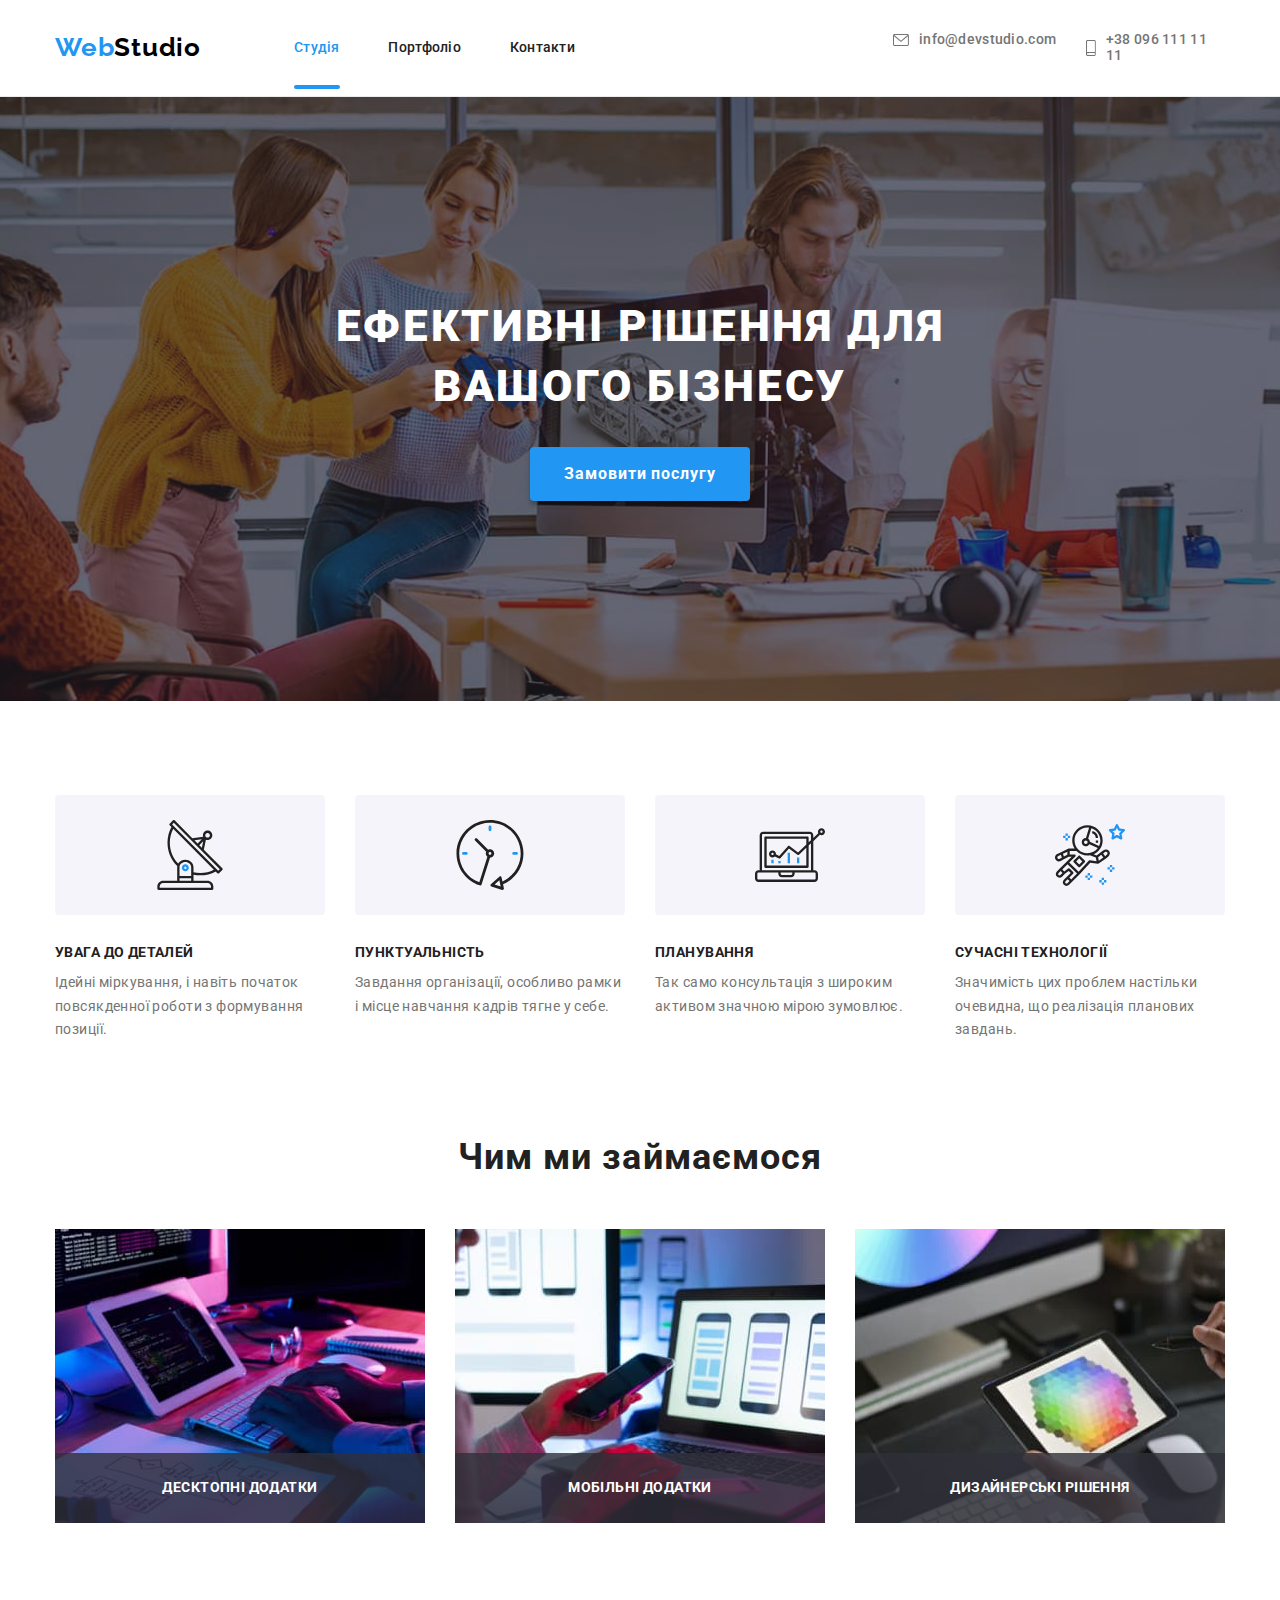
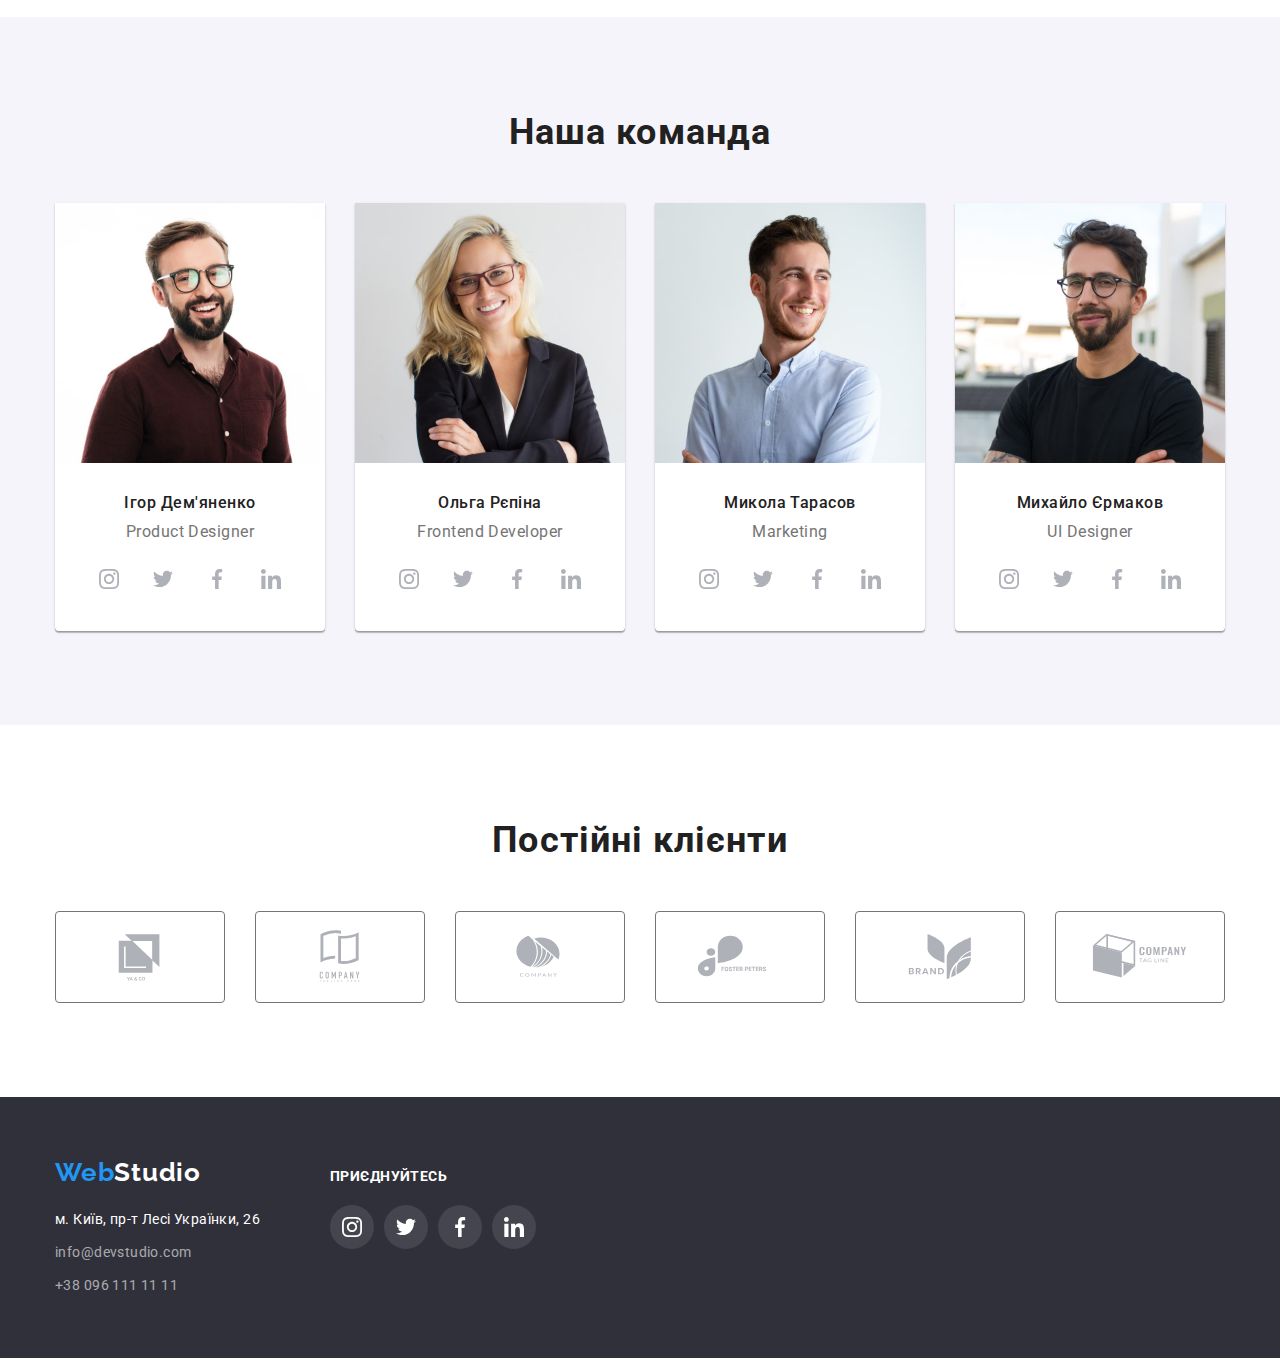
==== commit 73a36d21: "hw5" ====
--- a/index.html
+++ b/index.html
@@ -30,14 +30,14 @@
             <ul class="contacts-menu">
                 <li class="header-mail">
                     <a href="mailto:info@devstudio.com" class="contacts">
-                    <svg class="icon-envelope icon" width="16" height="12">
+                    <svg class="icon-envelope" width="16" height="12">
                         <use href="./images/icon.svg#icon-envelope"></use>
                     </svg>
                     info@devstudio.com</a>
                 </li>
                 <li class="header-phon">
                     <a href="tel:+380961111111" class="contacts">
-                    <svg class="icon-phon icon" width="10" height="16">
+                    <svg class="icon-phon" width="10" height="16">
                         <use href="./images/icon.svg#icon-smartphone"></use>
                     </svg>
                     +38 096 111 11 11</a>
@@ -353,7 +353,7 @@
     </footer>
     
     <!--modal window-->
-    <div class="backdrop is-hiden" data-modal>
+    <div class="backdrop is-hidden" data-modal>
         <div class="modal">
             <p></p>
             <button type="button" class="modal-close-button" data-modal-close>
--- a/css/styles.css
+++ b/css/styles.css
@@ -41,10 +41,10 @@
     display: block;
     max-width: 100%;
 }
-:hover,
+/* :hover,
 :focus {
     transition: 250ms var(--time-distribution-function);
-}
+} */
 body {
     font-family: 'Roboto', sans-serif;
     background-color: var(--fourth-color);
@@ -98,7 +98,7 @@
     color: var(--primary-color);
     padding-top: 32px;
     padding-bottom: 32px;
-    transition-property: color;
+    transition: color 250ms var(--time-distribution-function);
 }
 .sitenav:hover, 
 .sitenav:focus {
@@ -133,12 +133,12 @@
     padding-bottom: 32px;
     gap: 10px;
     align-items: center;
-    transition-property: color, fill;
+    fill: currentColor;
+    transition: color 250ms var(--time-distribution-function);
 }
 .contacts:hover, 
 .contacts:focus {
     color: var(--hover-color);
-    fill: currentColor;
 }
 .header-phon {
     margin-left: 30px;
@@ -183,7 +183,7 @@
     border-radius: 4px;
     border-color: transparent;
     box-shadow: 0px 4px 4px 0px var(--shadow-color-one);
-    transition-property: background-color;
+    transition: background-color 250ms var(--time-distribution-function);
 }
 .hero-button:hover, 
 .hero-button:focus {
@@ -315,7 +315,8 @@
     justify-content: center;
     align-items: center;
     fill: var(--sociallink-color);
-    transition-property: background-color, fill;
+    transition: background-color 250ms var(--time-distribution-function), 
+                fill 250ms var(--time-distribution-function);
 }
 .sociallink:hover, 
 .sociallink:focus {
@@ -340,11 +341,12 @@
     border: 1px solid var(--secondary-color);
     border-radius: 4px;
     fill: var(--sociallink-color);
-    transition-property: border, fill;
+    transition: border-color 250ms var(--time-distribution-function), 
+                fill 250ms var(--time-distribution-function);
 }
 .regular-customer-link:hover,
 .regular-customer-link:focus {
-    border: 1px solid var(--hover-color);
+    border-color: var(--hover-color);
     fill: var(--hover-color);
 }
 .regular-customer-icon {
@@ -381,7 +383,7 @@
     font-style: normal;
     line-height: 1.71;
     color: var(--footer-color);
-    transition-property: color;
+    transition: color 250ms var(--time-distribution-function);
 }
 .contactsfooter:hover,
 .contactsfooter:focus {
@@ -391,7 +393,7 @@
     font-style: normal;
     line-height: 1.71;
     color: var(--fourth-color);
-    transition-property: color;
+    transition: color 250ms var(--time-distribution-function);
 }
 .adressfooter:hover, 
 .adressfooter:focus {
@@ -421,7 +423,7 @@
     align-items: center;
     border-radius: 50%;
     background-color: var(--footer-color-two);
-    transition-property: background-color;
+    transition: background-color 250ms var(--time-distribution-function);
 }
 .footer-sociallink:hover, 
 .footer-sociallink:focus {
@@ -449,7 +451,9 @@
     letter-spacing: 0.03em;
     color: var(--primary-color);
     padding: 6px 22px;
-    transition-property: color, background-color, box-shadow;
+    transition: color 250ms var(--time-distribution-function), 
+                background-color 250ms var(--time-distribution-function),
+                box-shadow 250ms var(--time-distribution-function);
 }
 .portfolio-button:hover, 
 .portfolio-button:focus {
@@ -469,7 +473,7 @@
 .portfolio-block {
     display: block;
     position: relative;
-    transition-property: box-shadow, transform;
+    transition: box-shadow 250ms var(--time-distribution-function);
 }
 .portfolio-img {
     position: relative;
@@ -534,7 +538,7 @@
     left: 50%;
     transform: translate(-50%, -50%);
     width: 528px;
-    height: 521px;
+    height: 581px;
     background-color: var(--fourth-color);
     box-shadow: 0px 1px 3px rgba(0, 0, 0, 0.12), 
                 0px 1px 1px rgba(0, 0, 0, 0.14), 
@@ -559,11 +563,10 @@
     cursor: pointer;
 }
 .cross {
-    width: 18px;
-    height: 18px;
+    width: 11px;
     fill: var(--third-color);
 }
-.backdrop.is-hiden {
+.backdrop.is-hidden {
     opacity: 0;
     pointer-events: none;
 }